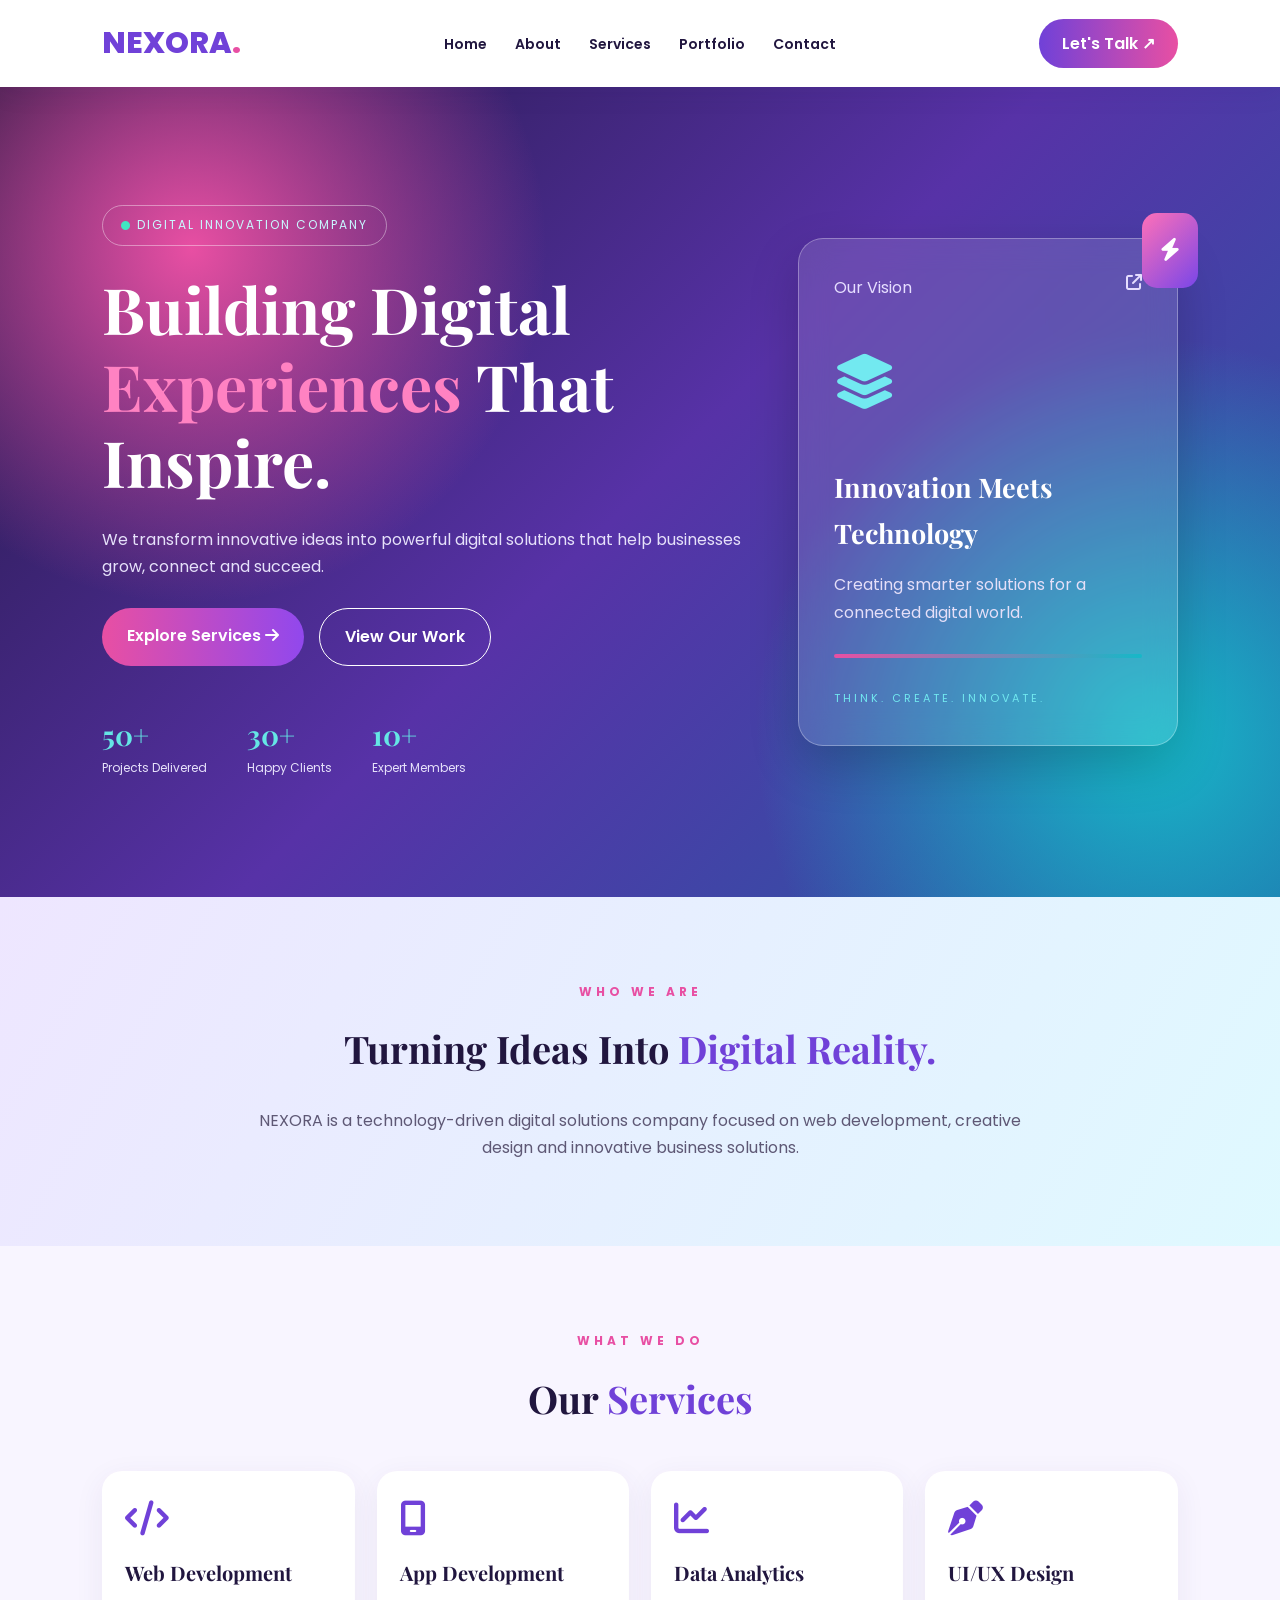
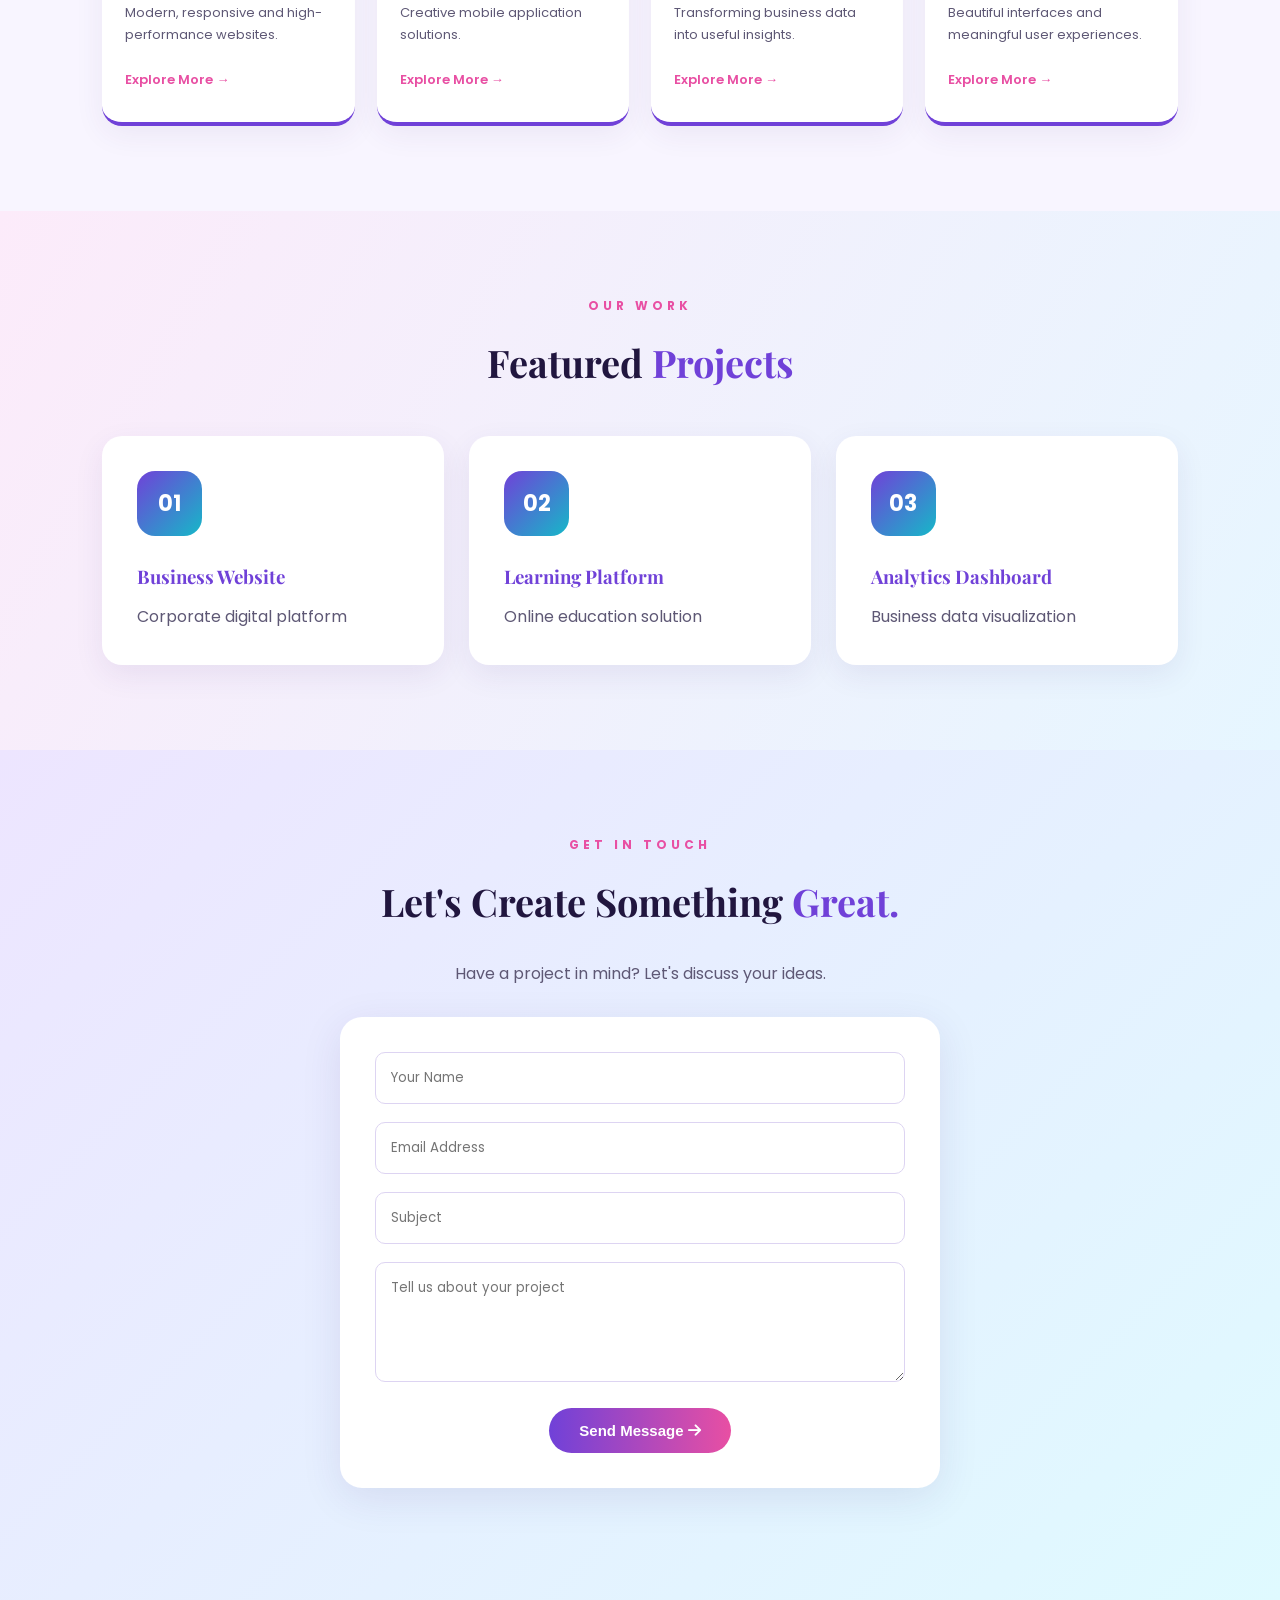
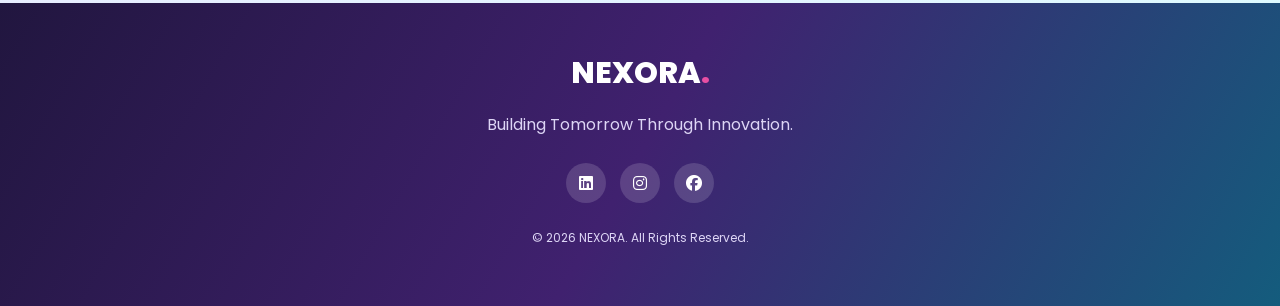
==== index.html @ 8ef4db56 "Add files via upload" ====
<!DOCTYPE html>
<html lang="en">
<head>
    <meta charset="UTF-8">
    <meta name="viewport" content="width=device-width, initial-scale=1.0">

    <title>NEXORA | Digital Innovation</title>

    <link rel="stylesheet" href="style.css">

    <link rel="preconnect" href="https://fonts.googleapis.com">
    <link href="https://fonts.googleapis.com/css2?family=Poppins:wght@300;400;500;600;700;800&display=swap" rel="stylesheet">

    <link rel="stylesheet"
    href="https://cdnjs.cloudflare.com/ajax/libs/font-awesome/6.5.0/css/all.min.css">
</head>

<body>

<!-- NAVBAR -->

<header>
 
    <nav class="navbar">
<a href="index.html" class="logo">
        NEXORA<span>.</span>
    </a>

    <ul class="nav-links" id="navLinks">
        <li><a href="index.html">Home</a></li>
        <li><a href="about.html">About</a></li>
        <li><a href="services.html">Services</a></li>
        <li><a href="portfolio.html">Portfolio</a></li>
        <li><a href="contact.html">Contact</a></li>
    </ul>

    <a href="contact.html" class="nav-btn">Let's Talk ↗</a>

    <button class="menu-toggle" onclick="toggleMenu()">
        ☰
    </button>
    
    
</nav>
</header>


<!-- HERO SECTION -->

<section class="hero" id="home">

    <div class="hero-content">

        <span class="badge">
            <i class="fas fa-circle"></i>
            DIGITAL INNOVATION COMPANY
        </span>

        <h1>
            Building Digital
            <span>Experiences</span>
            That Inspire.
        </h1>

        <p>
            We transform innovative ideas into powerful
            digital solutions that help businesses grow,
            connect and succeed.
        </p>

        <div class="hero-buttons">

            <a href="#services" class="primary-btn">
                Explore Services <i class="fas fa-arrow-right"></i>
            </a>

            <a href="#portfolio" class="secondary-btn">
                View Our Work
            </a>

        </div>

        <div class="hero-info">

            <div>
                <h3>50+</h3>
                <p>Projects Delivered</p>
            </div>

            <div>
                <h3>30+</h3>
                <p>Happy Clients</p>
            </div>

            <div>
                <h3>10+</h3>
                <p>Expert Members</p>
            </div>

        </div>

    </div>

    <div class="hero-visual">

        <div class="visual-card">

            <div class="visual-top">
                <span>Our Vision</span>
                <i class="fas fa-arrow-up-right-from-square"></i>
            </div>

            <div class="visual-icon">
                <i class="fas fa-layer-group"></i>
            </div>

            <h2>Innovation Meets Technology</h2>

            <p>
                Creating smarter solutions for a
                connected digital world.
            </p>

            <div class="visual-line"></div>

            <span class="visual-bottom">
                THINK. CREATE. INNOVATE.
            </span>

        </div>

        <div class="floating-icon">
            <i class="fas fa-bolt"></i>
        </div>

    </div>

</section>


<!-- ABOUT SECTION -->

<section class="about section" id="about">

    <div class="section-label">WHO WE ARE</div>

    <h2>
        Turning Ideas Into
        <span>Digital Reality.</span>
    </h2>

    <p>
        NEXORA is a technology-driven digital solutions
        company focused on web development, creative design
        and innovative business solutions.
    </p>

</section>


<!-- SERVICES -->

<section class="services section" id="services">

    <div class="section-label">WHAT WE DO</div>

    <h2>Our <span>Services</span></h2>

    <div class="service-grid">

        <div class="service-card">
            <i class="fas fa-code"></i>
            <h3>Web Development</h3>
            <p>Modern, responsive and high-performance websites.</p>
            <a href="#contact">Explore More →</a>
        </div>

        <div class="service-card">
            <i class="fas fa-mobile-screen"></i>
            <h3>App Development</h3>
            <p>Creative mobile application solutions.</p>
            <a href="#contact">Explore More →</a>
        </div>

        <div class="service-card">
            <i class="fas fa-chart-line"></i>
            <h3>Data Analytics</h3>
            <p>Transforming business data into useful insights.</p>
            <a href="#contact">Explore More →</a>
        </div>

        <div class="service-card">
            <i class="fas fa-pen-nib"></i>
            <h3>UI/UX Design</h3>
            <p>Beautiful interfaces and meaningful user experiences.</p>
            <a href="#contact">Explore More →</a>
        </div>

    </div>

</section>


<!-- PORTFOLIO -->

<section class="portfolio section" id="portfolio">

    <div class="section-label">OUR WORK</div>

    <h2>Featured <span>Projects</span></h2>

    <div class="portfolio-grid">

        <div class="portfolio-card">
            <div class="project-icon">01</div>
            <h3>Business Website</h3>
            <p>Corporate digital platform</p>
        </div>

        <div class="portfolio-card">
            <div class="project-icon">02</div>
            <h3>Learning Platform</h3>
            <p>Online education solution</p>
        </div>

        <div class="portfolio-card">
            <div class="project-icon">03</div>
            <h3>Analytics Dashboard</h3>
            <p>Business data visualization</p>
        </div>

    </div>

</section>


<!-- CONTACT -->

<section class="contact section" id="contact">

    <div class="section-label">GET IN TOUCH</div>

    <h2>Let's Create Something <span>Great.</span></h2>

    <p>Have a project in mind? Let's discuss your ideas.</p>

    <form id="contactForm">

        <input type="text" id="name" placeholder="Your Name" required>

        <input type="email" id="email" placeholder="Email Address" required>

        <input type="text" id="subject" placeholder="Subject" required>

        <textarea id="message" placeholder="Tell us about your project" required></textarea>

        <button type="submit">
            Send Message <i class="fas fa-arrow-right"></i>
        </button>

    </form>

    <p id="result"></p>

</section>


<!-- FOOTER -->

<footer>

    <a href="#" class="logo">NEXORA<span>.</span></a>

    <p>Building Tomorrow Through Innovation.</p>

    <div class="social-icons">
        <a href="#"><i class="fab fa-linkedin"></i></a>
        <a href="#"><i class="fab fa-instagram"></i></a>
        <a href="#"><i class="fab fa-facebook"></i></a>
    </div>

    <p class="copyright">
        © 2026 NEXORA. All Rights Reserved.
    </p>

</footer>

<script src="js/script.js"></script>

</body>
</html>
---- style.css ----
@import url('https://fonts.googleapis.com/css2?family=Poppins:wght@300;400;500;600;700;800&family=Playfair+Display:wght@600;700;800&display=swap');

/* GLOBAL */
* {
    margin: 0;
    padding: 0;
    box-sizing: border-box;
    scroll-behavior: smooth;
}

:root {
    --purple: #7041D8;
    --pink: #E84FA3;
    --cyan: #16B8C8;
    --dark: #21163F;
    --text: #5E5875;
    --light: #F7F4FF;
}

body {
    font-family: 'Poppins', sans-serif;
    background: #F7F4FF;
    color: var(--text);
    line-height: 1.7;
}

h1, h2, h3 {
    font-family: 'Playfair Display', serif;
}

a {
    text-decoration: none;
}

/* NAVBAR */
header {
    background: white;
    position: sticky;
    top: 0;
    z-index: 1000;
    box-shadow: 0 5px 25px rgba(50,30,100,0.08);
}

.navbar {
    display: flex;
    justify-content: space-between;
    align-items: center;
    padding: 18px 8%;
}

.logo {
    font-size: 30px;
    font-weight: 800;
    color: var(--purple);
}

.logo span {
    color: var(--pink);
}

.nav-links {
    display: flex;
    gap: 28px;
    list-style: none;
}

.nav-links a {
    color: var(--dark);
    font-size: 14px;
    font-weight: 600;
    transition: 0.3s;
}

.nav-links a:hover {
    color: var(--pink);
}

.nav-btn {
    background: linear-gradient(90deg, var(--purple), var(--pink));
    color: white;
    padding: 11px 23px;
    border-radius: 25px;
    font-weight: 600;
}

.menu-toggle {
    display: none;
}

/* HERO */
.hero {
    min-height: 90vh;
    padding: 80px 8%;
    display: flex;
    justify-content: space-between;
    align-items: center;
    gap: 50px;
    color: white;

    background:
    radial-gradient(circle at 15% 20%, #E84FA3 0%, transparent 28%),
    radial-gradient(circle at 90% 80%, #16B8C8 0%, transparent 30%),
    linear-gradient(135deg, #21163F, #5732A7, #245CA5);
}

.hero-content {
    max-width: 650px;
}

.badge {
    display: inline-block;
    padding: 9px 18px;
    border: 1px solid rgba(255,255,255,0.4);
    border-radius: 25px;
    color: #C9F8FF;
    font-size: 12px;
    letter-spacing: 2px;
    margin-bottom: 25px;
}

.badge i {
    color: #41E6C2;
    font-size: 9px;
}

.hero h1 {
    font-size: clamp(40px, 5vw, 65px);
    color: white;
    line-height: 1.2;
    margin-bottom: 25px;
}

.hero h1 span {
    color: #FF82C2;
}

.hero p {
    color: #E6E1FA;
    font-size: 16px;
    margin-bottom: 28px;
}

.hero-buttons {
    display: flex;
    gap: 15px;
    flex-wrap: wrap;
}

.primary-btn,
.secondary-btn {
    padding: 14px 25px;
    border-radius: 30px;
    font-weight: 600;
    transition: 0.3s;
}

.primary-btn {
    background: linear-gradient(90deg, #E84FA3, #9148ED);
    color: white;
}

.secondary-btn {
    border: 1px solid white;
    color: white;
}

.primary-btn:hover,
.secondary-btn:hover {
    transform: translateY(-5px);
}

/* HERO INFO */
.hero-info {
    display: flex;
    gap: 40px;
    margin-top: 45px;
}

.hero-info h3 {
    font-size: 28px;
    color: #65E6E5;
}

.hero-info p {
    font-size: 12px;
    margin: 0;
}

/* HERO VISUAL */
.hero-visual {
    max-width: 380px;
    width: 100%;
    position: relative;
}

.visual-card {
    padding: 35px;
    border-radius: 25px;
    background: rgba(255,255,255,0.12);
    border: 1px solid rgba(255,255,255,0.3);
    backdrop-filter: blur(15px);
    box-shadow: 0 20px 50px rgba(0,0,0,0.2);
}

.visual-top {
    display: flex;
    justify-content: space-between;
    color: #E6DEFF;
}

.visual-icon {
    font-size: 55px;
    color: #72E9F0;
    margin: 35px 0;
}

.visual-card h2 {
    color: white;
    font-size: 27px;
    margin-bottom: 15px;
}

.visual-card p {
    color: #E5DFF8;
}

.visual-line {
    height: 4px;
    background: linear-gradient(90deg, #E84FA3, #16B8C8);
    margin: 25px 0;
    border-radius: 10px;
}

.visual-bottom {
    font-size: 11px;
    letter-spacing: 3px;
    color: #72E9F0;
}

.floating-icon {
    position: absolute;
    top: -25px;
    right: -20px;
    background: linear-gradient(135deg, #FF70B8, #7946E8);
    color: white;
    padding: 18px;
    border-radius: 15px;
    font-size: 23px;
}

/* COMMON SECTIONS */
.section {
    padding: 85px 8%;
}

.section-label {
    text-align: center;
    color: var(--pink);
    font-weight: 700;
    font-size: 12px;
    letter-spacing: 4px;
    margin-bottom: 15px;
}

.section h2 {
    text-align: center;
    font-size: 38px;
    color: var(--dark);
    margin-bottom: 25px;
}

.section h2 span {
    color: var(--purple);
}

/* ABOUT */
.about {
    background: linear-gradient(120deg, #EEE6FF, #DFF9FF);
    text-align: center;
}

.about > p {
    max-width: 800px;
    margin: auto;
    font-size: 16px;
}

/* SERVICES */
.services {
    background: #F8F5FF;
}

.service-grid {
    display: grid;
    grid-template-columns: repeat(4, 1fr);
    gap: 22px;
    margin-top: 40px;
}

.service-card {
    background: white;
    padding: 30px 23px;
    border-radius: 20px;
    border-bottom: 4px solid var(--purple);
    box-shadow: 0 8px 30px rgba(70,40,120,0.07);
    transition: 0.4s;
}

.service-card:hover {
    transform: translateY(-12px);
    border-color: var(--pink);
    box-shadow: 0 15px 35px rgba(112,65,216,0.15);
}

.service-card i {
    font-size: 35px;
    color: var(--purple);
    margin-bottom: 20px;
}

.service-card h3 {
    color: var(--dark);
    font-size: 20px;
    margin-bottom: 12px;
}

.service-card p {
    font-size: 13px;
    margin-bottom: 18px;
}

.service-card a {
    color: var(--pink);
    font-weight: 600;
    font-size: 13px;
}

/* PORTFOLIO */
.portfolio {
    background: linear-gradient(120deg, #FCEBFA, #E6F6FF);
}

.portfolio-grid {
    display: grid;
    grid-template-columns: repeat(3, 1fr);
    gap: 25px;
    margin-top: 40px;
}

.portfolio-card {
    background: white;
    padding: 35px;
    border-radius: 20px;
    box-shadow: 0 10px 30px rgba(70,40,120,0.08);
    transition: 0.4s;
}

.portfolio-card:hover {
    transform: translateY(-10px);
}

.project-icon {
    width: 65px;
    height: 65px;
    border-radius: 18px;
    display: grid;
    place-items: center;
    background: linear-gradient(135deg, #7041D8, #16B8C8);
    color: white;
    font-size: 22px;
    font-weight: 700;
    margin-bottom: 25px;
}

.portfolio-card h3 {
    color: var(--purple);
    margin-bottom: 10px;
}

/* CONTACT */
.contact {
    background: linear-gradient(135deg, #EDE5FF, #DFFAFF);
    text-align: center;
}

.contact > p {
    margin-bottom: 20px;
}

form {
    max-width: 600px;
    margin: 30px auto;
    padding: 35px;
    background: white;
    border-radius: 22px;
    box-shadow: 0 10px 40px rgba(60,40,120,0.10);
}

input,
textarea {
    width: 100%;
    padding: 15px;
    margin-bottom: 18px;
    border: 1px solid #DDD4F2;
    border-radius: 10px;
    font-family: 'Poppins', sans-serif;
    outline: none;
}

input:focus,
textarea:focus {
    border-color: var(--purple);
    box-shadow: 0 0 8px rgba(112,65,216,0.2);
}

textarea {
    min-height: 120px;
    resize: vertical;
}

form button {
    padding: 14px 30px;
    background: linear-gradient(90deg, #7041D8, #E84FA3);
    border: none;
    border-radius: 30px;
    color: white;
    font-size: 15px;
    font-weight: 600;
    cursor: pointer;
}

form button:hover {
    background: linear-gradient(90deg, #16B8C8, #7041D8);
}

/* FOOTER */
footer {
    padding: 45px 8%;
    text-align: center;
    background: linear-gradient(120deg, #21163F, #40216F, #145C7D);
    color: white;
}

footer .logo {
    color: white;
}

footer p {
    color: #DDD5F5;
    margin: 12px 0;
}

.social-icons {
    margin: 20px 0;
}

.social-icons a {
    display: inline-grid;
    place-items: center;
    width: 40px;
    height: 40px;
    margin: 5px;
    border-radius: 50%;
    background: rgba(255,255,255,0.15);
    color: white;
    transition: 0.3s;
}

.social-icons a:hover {
    background: var(--pink);
    transform: translateY(-5px);
}

.copyright {
    font-size: 12px;
    margin-top: 20px;
}

/* MOBILE RESPONSIVE */
@media(max-width: 900px) {
    .service-grid {
        grid-template-columns: repeat(2, 1fr);
    }

    .hero {
        flex-direction: column;
        text-align: center;
    }

    .hero-buttons,
    .hero-info {
        justify-content: center;
    }

    .portfolio-grid {
        grid-template-columns: repeat(2, 1fr);
    }
}

@media(max-width: 600px) {
    .navbar {
        flex-wrap: wrap;
        padding: 15px 5%;
    }

    .nav-links {
        flex-wrap: wrap;
        justify-content: center;
        gap: 12px;
        width: 100%;
    }

    .nav-btn {
        display: none;
    }

    .menu-toggle {
        display: block;
        background: var(--purple);
        color: white;
        border: none;
        padding: 8px 13px;
        border-radius: 8px;
    }

    .service-grid,
    .portfolio-grid {
        grid-template-columns: 1fr;
    }

    .section {
        padding: 60px 6%;
    }

    .section h2 {
        font-size: 29px;
    }

    .hero h1 {
        font-size: 38px;
    }

    .hero-info {
        gap: 20px;
    }

    .visual-card {
        padding: 25px;
    }

    form {
        padding: 22px;
    }
}
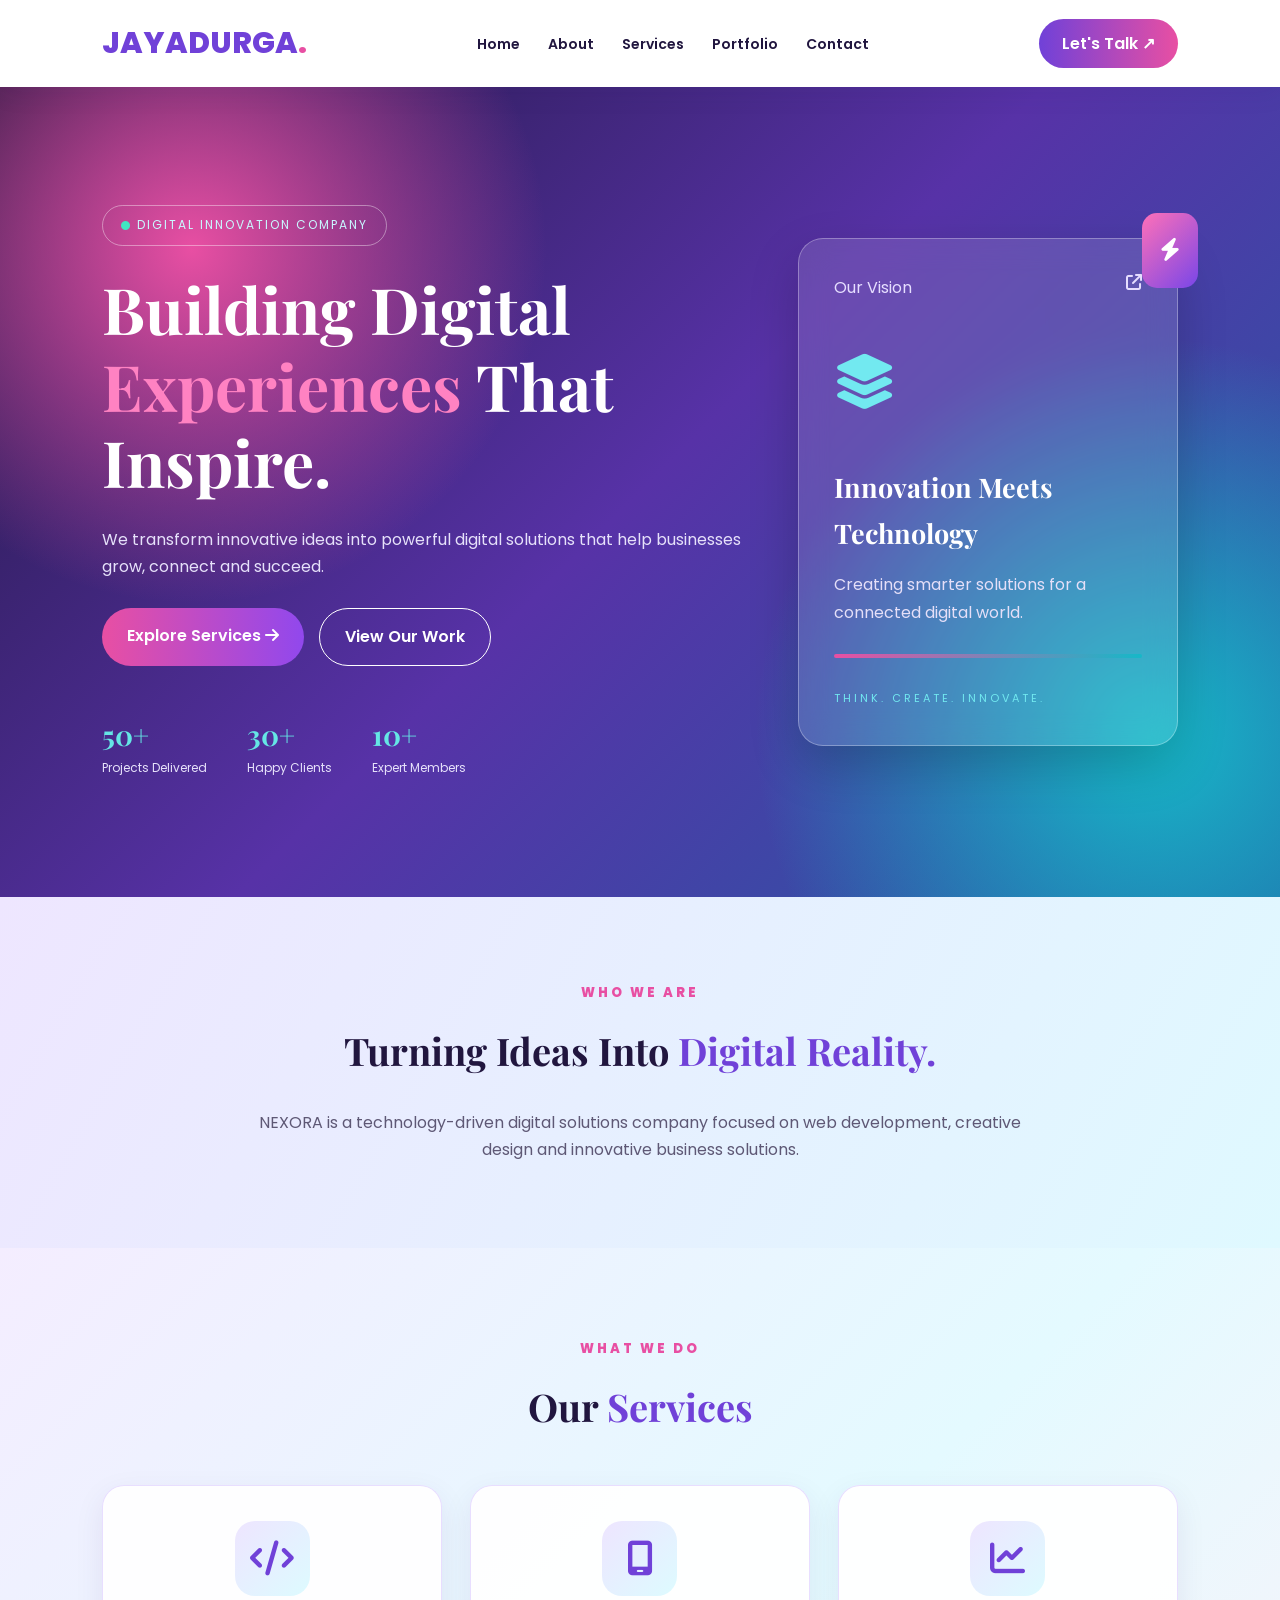
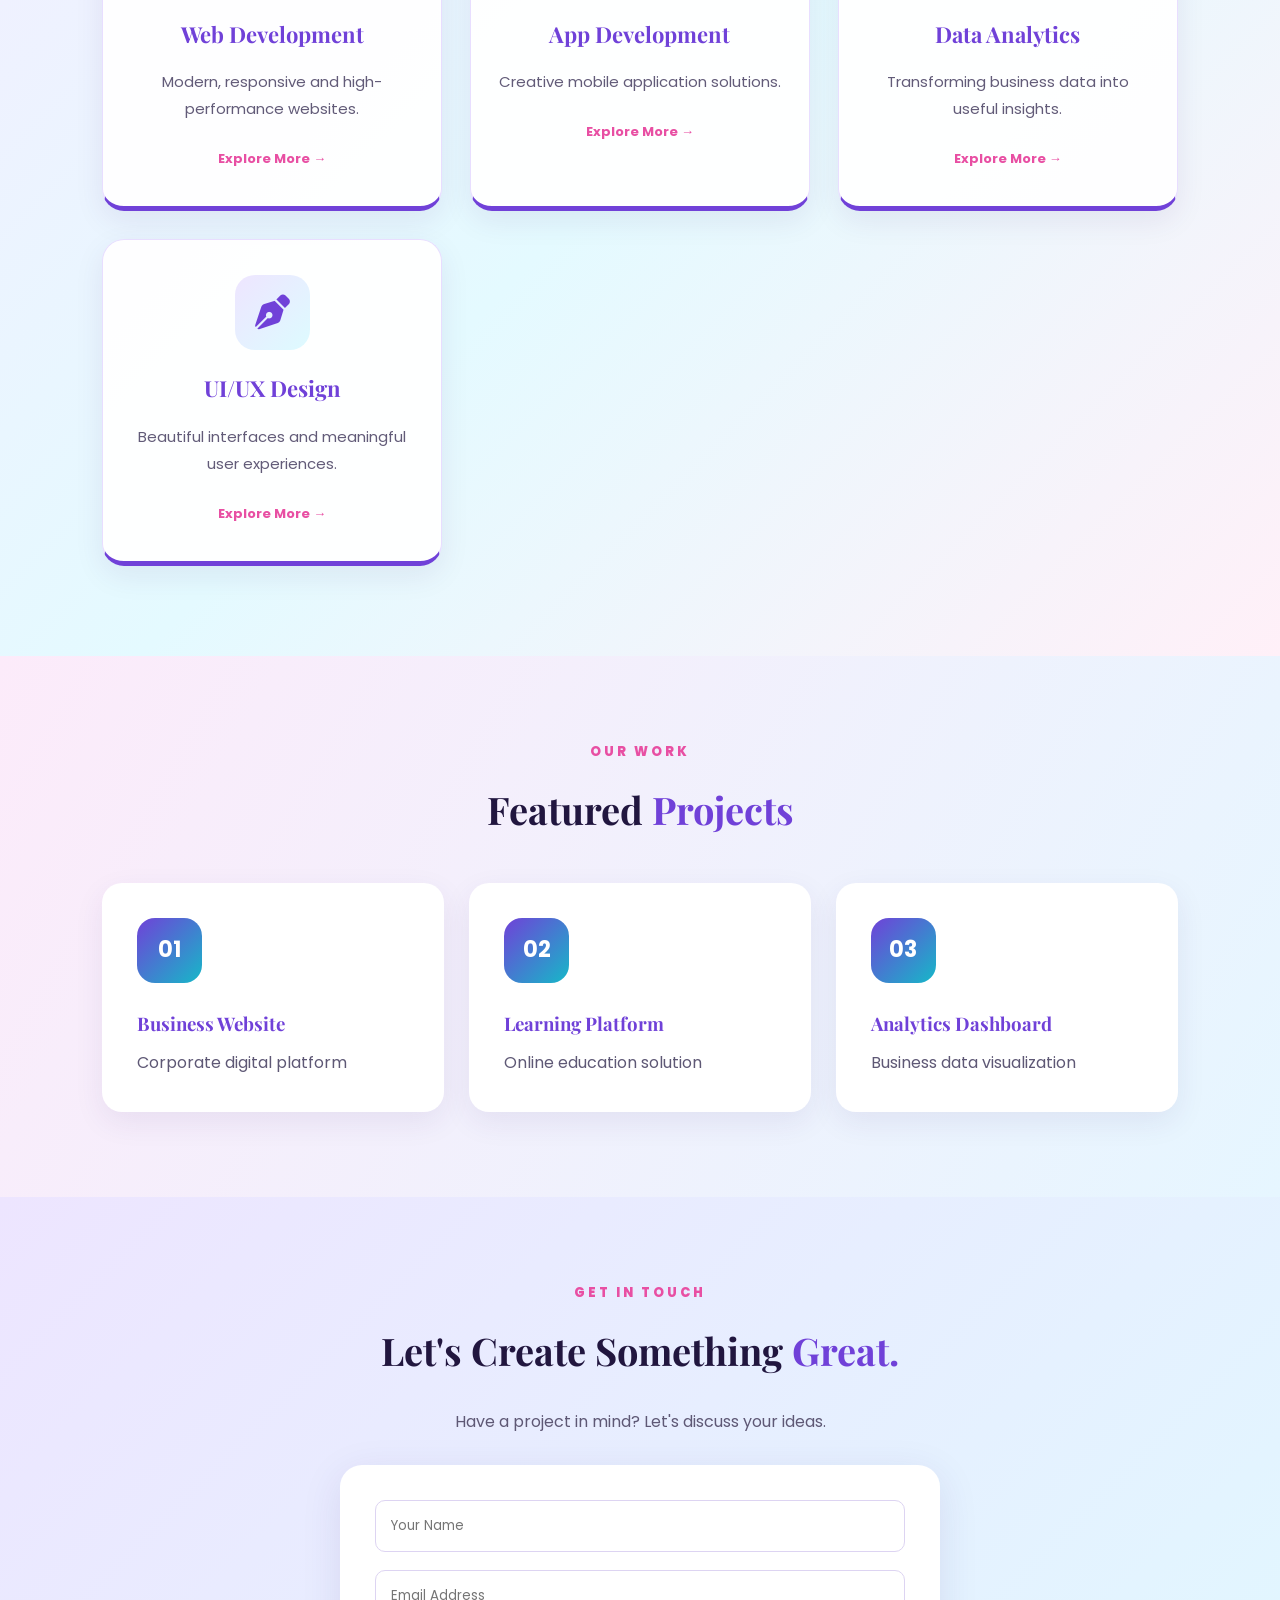
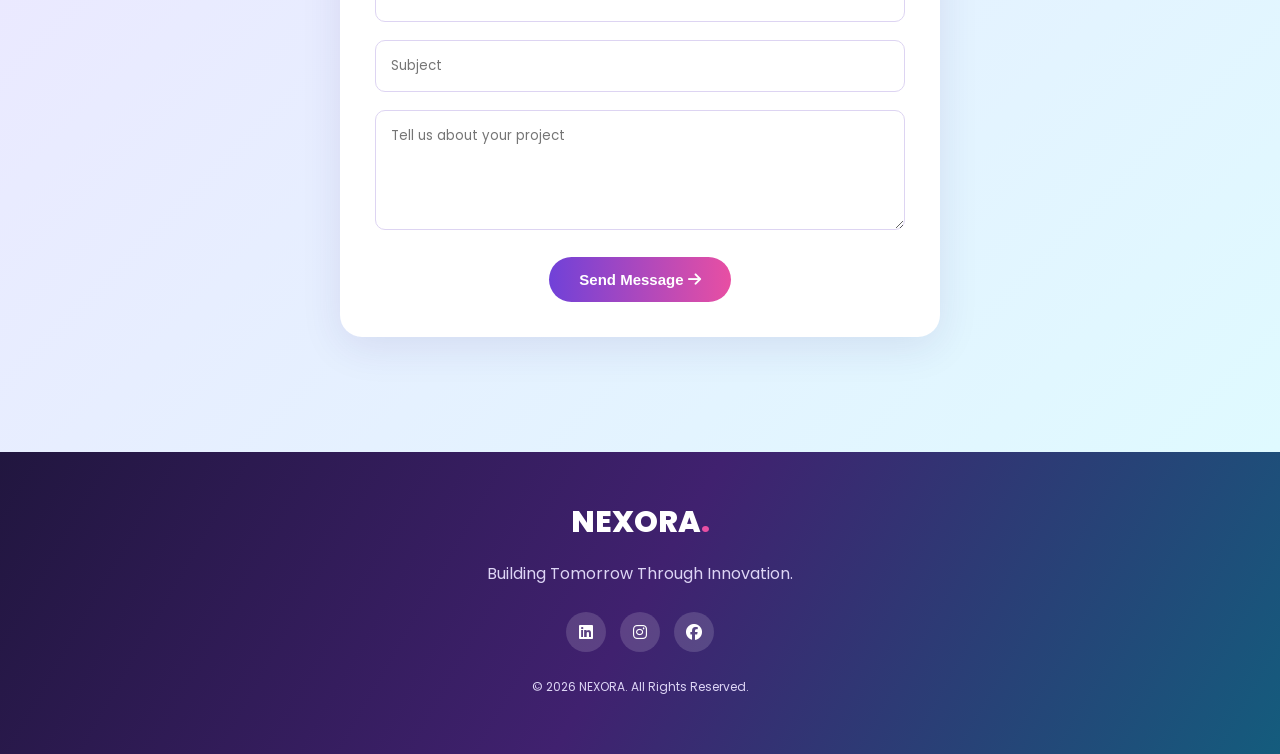
==== commit 97166d07: "Revise HTML structure and content for NEXORA website Updated the HTML structure and content for the " ====
--- a/index.html
+++ b/index.html
@@ -23,7 +23,7 @@
  
     <nav class="navbar">
 <a href="index.html" class="logo">
-        NEXORA<span>.</span>
+        JAYADURGA<span>.</span>
     </a>
 
     <ul class="nav-links" id="navLinks">
@@ -291,4 +291,4 @@
 </html>
     
     
-    +    
--- a/style.css
+++ b/style.css
@@ -551,4 +551,210 @@
     form {
         padding: 22px;
     }
-}+}
+/* ABOUT PAGE DESIGN */
+
+.about-page {
+    background: linear-gradient(135deg, #EEE8FF, #E3F9FF);
+    text-align: center;
+}
+
+.about-page h2 {
+    color: #7041D8;
+    margin: 20px 0;
+}
+
+.about-page > p {
+    max-width: 800px;
+    margin: auto;
+}
+
+.about-boxes {
+    display: grid;
+    grid-template-columns: repeat(auto-fit, minmax(220px, 1fr));
+    gap: 25px;
+    margin-top: 40px;
+}
+
+.info-box {
+    background: white;
+    padding: 30px;
+    border-radius: 20px;
+    box-shadow: 0 8px 25px rgba(50,30,100,0.10);
+    transition: 0.3s;
+}
+
+.info-box:hover {
+    transform: translateY(-8px);
+    border-bottom: 4px solid #E84FA3;
+}
+
+.info-box i {
+    font-size: 40px;
+}
+
+.info-box h3 {
+    color: #7041D8;
+    margin: 15px 0;
+}
+
+.stats-section {
+    display: grid;
+    grid-template-columns: repeat(3, 1fr);
+    gap: 20px;
+    padding: 50px 8%;
+    text-align: center;
+    background: linear-gradient(120deg, #7041D8, #16B8C8);
+}
+
+.stats-section h2 {
+    color: white;
+    font-size: 38px;
+}
+
+.stats-section p {
+    color: white;
+}
+/* SERVICES PAGE */
+
+.services {
+    background: linear-gradient(135deg, #F4EDFF, #E4FAFF, #FFF0F8);
+    text-align: center;
+    padding: 90px 8%;
+}
+
+.section-label {
+    color: #E84FA3;
+    font-size: 13px;
+    font-weight: 800;
+    letter-spacing: 3px;
+    margin-bottom: 15px;
+}
+
+.services h2 {
+    font-size: 38px;
+    color: #21163F;
+    margin-bottom: 45px;
+}
+
+.services h2 span {
+    color: #7041D8;
+}
+
+/* SERVICE GRID */
+
+.service-grid {
+    display: grid;
+    grid-template-columns: repeat(3, 1fr);
+    gap: 28px;
+    margin-top: 35px;
+}
+
+/* SERVICE CARD */
+
+.service-card {
+    background: rgba(255, 255, 255, 0.95);
+    padding: 35px 25px;
+    border-radius: 22px;
+    border: 1px solid #E8DEFF;
+    border-bottom: 5px solid #7041D8;
+    box-shadow: 0 10px 30px rgba(60, 30, 100, 0.08);
+    transition: all 0.4s ease;
+}
+
+.service-card:hover {
+    transform: translateY(-12px);
+    border-bottom-color: #E84FA3;
+    box-shadow: 0 18px 35px rgba(112, 65, 216, 0.18);
+}
+
+.service-card i {
+    display: inline-flex;
+    align-items: center;
+    justify-content: center;
+    width: 75px;
+    height: 75px;
+    border-radius: 20px;
+    background: linear-gradient(135deg, #EEE5FF, #DDFBFF);
+    font-size: 35px;
+    margin-bottom: 20px;
+}
+
+.service-card h3 {
+    color: #7041D8;
+    font-size: 22px;
+    margin-bottom: 15px;
+}
+
+.service-card p {
+    color: #625B78;
+    font-size: 15px;
+    line-height: 1.8;
+    margin-bottom: 22px;
+}
+
+.service-card a {
+    display: inline-block;
+    color: #E84FA3;
+    font-weight: 700;
+    transition: 0.3s;
+}
+
+.service-card a:hover {
+    color: #16B8C8;
+    transform: translateX(5px);
+}
+
+/* PAGE HERO */
+
+.page-hero {
+    padding: 85px 8%;
+    text-align: center;
+    background:
+        radial-gradient(circle at 10% 20%, #E84FA3, transparent 35%),
+        radial-gradient(circle at 90% 80%, #16B8C8, transparent 35%),
+        linear-gradient(120deg, #21163F, #7041D8);
+    color: white;
+}
+
+.page-hero p {
+    color: #F5EDFF;
+    font-size: 16px;
+    margin: 8px 0;
+}
+
+.page-hero h1 {
+    color: white;
+    font-size: 48px;
+    margin: 15px 0;
+}
+
+.page-hero h1 span {
+    color: #65F0E8;
+}
+
+/* RESPONSIVE DESIGN */
+
+@media(max-width: 900px) {
+    .service-grid {
+        grid-template-columns: repeat(2, 1fr);
+    }
+}
+
+@media(max-width: 600px) {
+    .service-grid {
+        grid-template-columns: 1fr;
+    }
+
+    .services h2 {
+        font-size: 29px;
+    }
+
+    .page-hero h1 {
+        font-size: 35px;
+    }
+
+    .service-card {
+        padding: 28px 20px;
+    }
+}
